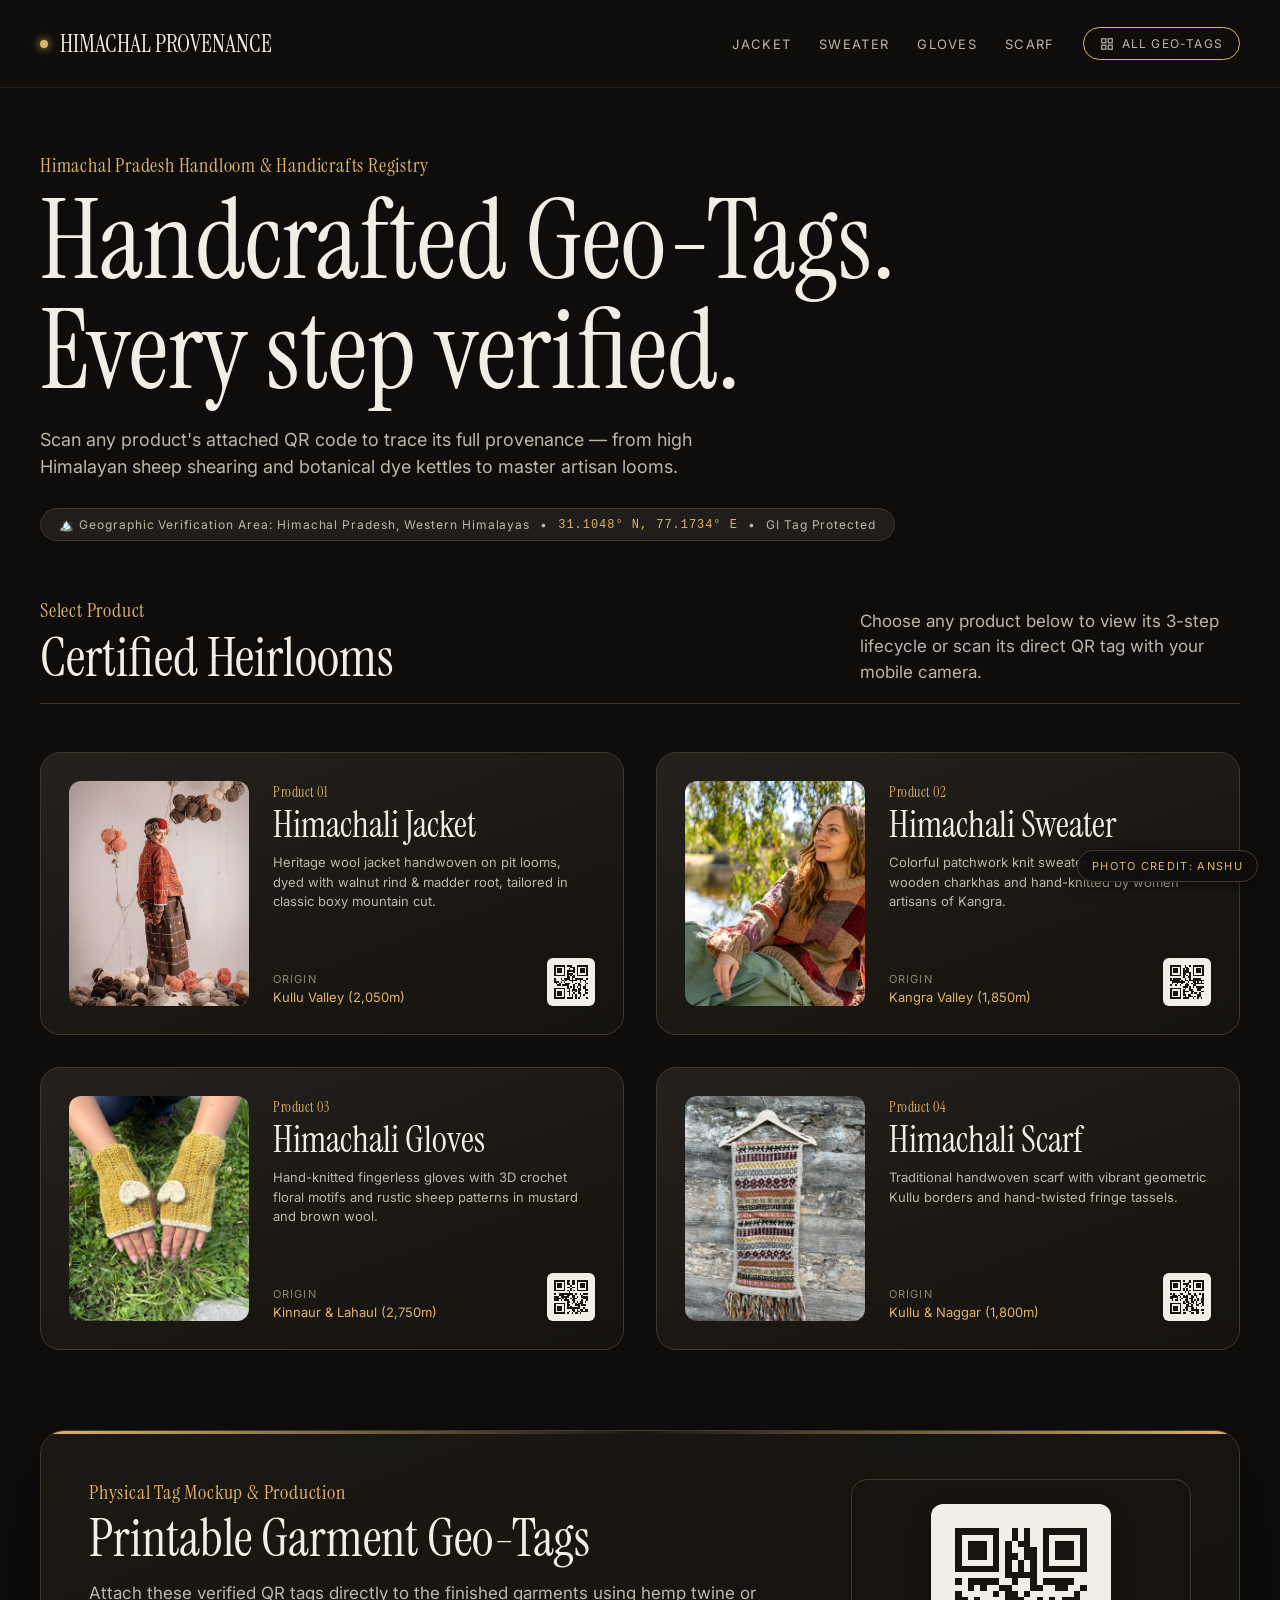
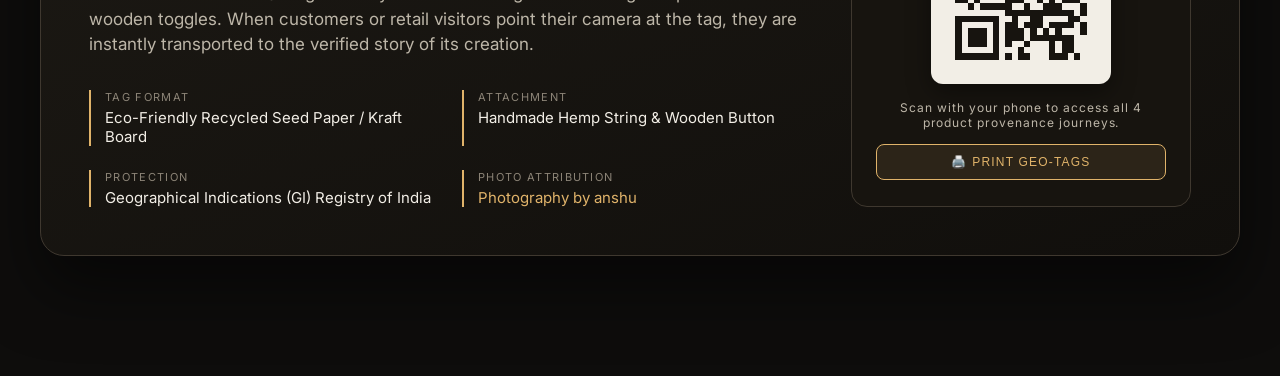
==== index.html @ 4453aea9 "firstdraft" ====
<!DOCTYPE html>
<html lang="en">
<head>
  <meta charset="utf-8">
  <meta name="viewport" content="width=device-width, initial-scale=1.0">
  <title>Himachal Provenance – Handcrafted Geo-Tag Lifecycles</title>
  <link rel="stylesheet" href="styles.css">
</head>
<body>

<div class="pg">

  <!-- Header Navigation -->
  <div class="wrap nav-wrap">
    <a href="index.html" class="brand-link">
      <span class="brand-dot"></span>
      <span class="h" style="font-size:24px;margin:0">HIMACHAL PROVENANCE</span>
    </a>
    <div class="nav-links">
      <a href="jacket.html">Jacket</a>
      <a href="sweater.html">Sweater</a>
      <a href="gloves.html">Gloves</a>
      <a href="scarf.html">Scarf</a>
      <a href="#hub-overview" class="qr-pill-btn">
        <svg width="14" height="14" viewBox="0 0 24 24" fill="none" stroke="currentColor" stroke-width="2"><rect x="3" y="3" width="7" height="7"></rect><rect x="14" y="3" width="7" height="7"></rect><rect x="14" y="14" width="7" height="7"></rect><rect x="3" y="14" width="7" height="7"></rect></svg>
        All Geo-Tags
      </a>
    </div>
  </div>

  <!-- Hero Section -->
  <div class="wrap" style="padding-top:64px;padding-bottom:32px">
    <span class="num">Himachal Pradesh Handloom & Handicrafts Registry</span>
    <h1 class="h" style="font-size:110px">Handcrafted Geo-Tags.<br>Every step verified.</h1>
    <p class="cap" style="max-width:680px;font-size:18px;margin-top:20px;color:#BDB6A8">
      Scan any product's attached QR code to trace its full provenance — from high Himalayan sheep shearing and botanical dye kettles to master artisan looms.
    </p>

    <div class="geo-tag-pill" style="margin-top:28px">
      <span>🏔️ Geographic Verification Area: Himachal Pradesh, Western Himalayas</span>
      <span>•</span>
      <span class="coord">31.1048° N, 77.1734° E</span>
      <span>•</span>
      <span>GI Tag Protected</span>
    </div>
  </div>

  <!-- Product Showcase Hub Grid -->
  <div class="wrap" id="hub-overview">
    <div class="hd2" style="border-bottom:1px solid #3F382F;padding-bottom:18px;margin-top:24px">
      <div>
        <span class="num">Select Product</span>
        <h2 class="h" style="font-size:54px">Certified Heirlooms</h2>
      </div>
      <p class="cap">Choose any product below to view its 3-step lifecycle or scan its direct QR tag with your mobile camera.</p>
    </div>

    <div class="hub-grid">
      <!-- 01 Himachali Jacket -->
      <a href="jacket.html" class="hub-card">
        <div class="hub-thumb">
          <img src="images/jacket-studio.jpg" alt="Himachali Jacket">
        </div>
        <div class="hub-info">
          <div>
            <span class="num" style="font-size:14px">Product 01</span>
            <h3 class="h" style="font-size:36px;margin:6px 0 10px">Himachali Jacket</h3>
            <p style="font-size:13px;color:#BDB6A8;line-height:1.5;margin:0">
              Heritage wool jacket handwoven on pit looms, dyed with walnut rind & madder root, tailored in classic boxy mountain cut.
            </p>
          </div>
          <div style="display:flex;justify-content:space-between;align-items:flex-end;margin-top:20px">
            <div>
              <span style="font-size:11px;color:#8C8477;display:block;letter-spacing:.1em;text-transform:uppercase">Origin</span>
              <span style="font-size:13px;color:#E0B36A">Kullu Valley (2,050m)</span>
            </div>
            <div class="hub-qr-mini" title="Scan to open Jacket lifecycle">
              <img src="images/qr-jacket.svg" alt="Jacket QR">
            </div>
          </div>
        </div>
      </a>

      <!-- 02 Himachali Sweater -->
      <a href="sweater.html" class="hub-card">
        <div class="hub-thumb">
          <img src="images/sweater.jpg" alt="Himachali Sweater">
        </div>
        <div class="hub-info">
          <div>
            <span class="num" style="font-size:14px">Product 02</span>
            <h3 class="h" style="font-size:36px;margin:6px 0 10px">Himachali Sweater</h3>
            <p style="font-size:13px;color:#BDB6A8;line-height:1.5;margin:0">
              Colorful patchwork knit sweater handspun on wooden charkhas and hand-knitted by women artisans of Kangra.
            </p>
          </div>
          <div style="display:flex;justify-content:space-between;align-items:flex-end;margin-top:20px">
            <div>
              <span style="font-size:11px;color:#8C8477;display:block;letter-spacing:.1em;text-transform:uppercase">Origin</span>
              <span style="font-size:13px;color:#E0B36A">Kangra Valley (1,850m)</span>
            </div>
            <div class="hub-qr-mini" title="Scan to open Sweater lifecycle">
              <img src="images/qr-sweater.svg" alt="Sweater QR">
            </div>
          </div>
        </div>
      </a>

      <!-- 03 Himachali Gloves -->
      <a href="gloves.html" class="hub-card">
        <div class="hub-thumb">
          <img src="images/gloves-yellow.jpg" alt="Himachali Gloves">
        </div>
        <div class="hub-info">
          <div>
            <span class="num" style="font-size:14px">Product 03</span>
            <h3 class="h" style="font-size:36px;margin:6px 0 10px">Himachali Gloves</h3>
            <p style="font-size:13px;color:#BDB6A8;line-height:1.5;margin:0">
              Hand-knitted fingerless gloves with 3D crochet floral motifs and rustic sheep patterns in mustard and brown wool.
            </p>
          </div>
          <div style="display:flex;justify-content:space-between;align-items:flex-end;margin-top:20px">
            <div>
              <span style="font-size:11px;color:#8C8477;display:block;letter-spacing:.1em;text-transform:uppercase">Origin</span>
              <span style="font-size:13px;color:#E0B36A">Kinnaur & Lahaul (2,750m)</span>
            </div>
            <div class="hub-qr-mini" title="Scan to open Gloves lifecycle">
              <img src="images/qr-gloves.svg" alt="Gloves QR">
            </div>
          </div>
        </div>
      </a>

      <!-- 04 Himachali Scarf -->
      <a href="scarf.html" class="hub-card">
        <div class="hub-thumb">
          <img src="images/scarf.jpg" alt="Himachali Scarf">
        </div>
        <div class="hub-info">
          <div>
            <span class="num" style="font-size:14px">Product 04</span>
            <h3 class="h" style="font-size:36px;margin:6px 0 10px">Himachali Scarf</h3>
            <p style="font-size:13px;color:#BDB6A8;line-height:1.5;margin:0">
              Traditional handwoven scarf with vibrant geometric Kullu borders and hand-twisted fringe tassels.
            </p>
          </div>
          <div style="display:flex;justify-content:space-between;align-items:flex-end;margin-top:20px">
            <div>
              <span style="font-size:11px;color:#8C8477;display:block;letter-spacing:.1em;text-transform:uppercase">Origin</span>
              <span style="font-size:13px;color:#E0B36A">Kullu & Naggar (1,800m)</span>
            </div>
            <div class="hub-qr-mini" title="Scan to open Scarf lifecycle">
              <img src="images/qr-scarf.svg" alt="Scarf QR">
            </div>
          </div>
        </div>
      </a>
    </div>
  </div>

  <!-- Physical Tag Generator & Print Station -->
  <div class="wrap" style="padding-bottom:120px">
    <div class="geo-card-container">
      <div>
        <span class="num">Physical Tag Mockup & Production</span>
        <h3 class="h" style="font-size:52px;margin-bottom:16px">Printable Garment Geo-Tags</h3>
        <p class="cap" style="max-width:100%">
          Attach these verified QR tags directly to the finished garments using hemp twine or wooden toggles. When customers or retail visitors point their camera at the tag, they are instantly transported to the verified story of its creation.
        </p>

        <div class="geo-specs-grid">
          <div class="spec-item">
            <div class="spec-label">Tag Format</div>
            <div class="spec-val">Eco-Friendly Recycled Seed Paper / Kraft Board</div>
          </div>
          <div class="spec-item">
            <div class="spec-label">Attachment</div>
            <div class="spec-val">Handmade Hemp String & Wooden Button</div>
          </div>
          <div class="spec-item">
            <div class="spec-label">Protection</div>
            <div class="spec-val">Geographical Indications (GI) Registry of India</div>
          </div>
          <div class="spec-item">
            <div class="spec-label">Photo Attribution</div>
            <div class="spec-val" style="color:#E0B36A">Photography by anshu</div>
          </div>
        </div>
      </div>

      <!-- Quick Scan Box -->
      <div class="qr-showcase">
        <div class="qr-box">
          <img src="images/qr-index.svg" alt="Scan Hub QR Code">
        </div>
        <div class="qr-caption">Scan with your phone to access all 4 product provenance journeys.</div>
        <button class="btn-tag-action btn-print-tag">🖨️ Print Geo-Tags</button>
      </div>
    </div>
  </div>

</div>

<!-- Photo Credits Pinned to Bottom Right Corner -->
<div class="photo-credit">Photo Credit: anshu</div>

<script src="script.js"></script>
</body>
</html>
---- styles.css ----
/* ═══════════════════════════════════════════════════════════════
   PRODUCT LIFE-PROCESS – HIMACHAL PROVENANCE
   Design exact match to Product Life-Process Page v1 template
   Theme: #0E0D0C Dark, #E0B36A Gold Accents, Retro Camcorder UI
   ═══════════════════════════════════════════════════════════════ */

@import url('https://fonts.googleapis.com/css2?family=Instrument+Serif:ital@0;1&family=Inter:wght@300;400;500;600&display=swap');

/* ── Reset & Global ────────────────────────────────────────── */
*, *::before, *::after {
  box-sizing: border-box;
  margin: 0;
  padding: 0;
}

html {
  scroll-behavior: smooth;
  background: #0E0D0C;
  color: #F2EEE6;
}

body {
  margin: 0;
  background: #0E0D0C;
  color: #F2EEE6;
  font-family: 'Inter', -apple-system, BlinkMacSystemFont, sans-serif;
  overflow-x: hidden;
  -webkit-font-smoothing: antialiased;
  -moz-osx-font-smoothing: grayscale;
}

/* ── Template Core Layout ──────────────────────────────────── */
.pg {
  background: #0E0D0C;
  color: #F2EEE6;
  font-family: 'Inter', sans-serif;
  overflow: hidden;
  position: relative;
  min-height: 100vh;
}

.wrap {
  max-width: 1320px;
  margin: 0 auto;
  padding: 0 40px;
  box-sizing: border-box;
}

.sec {
  padding-top: 40px;
}

/* ── Typography (Instrument Serif + Inter) ─────────────────── */
.num {
  font-family: 'Instrument Serif', Georgia, serif;
  font-size: 20px;
  color: #E0B36A;
  letter-spacing: .04em;
  display: inline-block;
}

.h {
  font-family: 'Instrument Serif', Georgia, serif;
  font-weight: 400;
  margin: 8px 0 0;
  line-height: 1;
  font-size: 88px;
  color: #F2EEE6;
}

.cap {
  font-size: 17px;
  line-height: 1.5;
  color: #BDB6A8;
  margin: 0;
  max-width: 380px;
}

.hd2 {
  display: flex;
  justify-content: space-between;
  align-items: flex-end;
  gap: 24px;
}

.hint {
  display: flex;
  gap: 10px;
  align-items: center;
  font-size: 12px;
  letter-spacing: .14em;
  text-transform: uppercase;
  color: #E0B36A;
  animation: nudge 1.8s ease-in-out infinite;
  user-select: none;
}

/* ── Horizontal Media Strip ────────────────────────────────── */
.strip {
  display: flex;
  align-items: center;
  overflow-x: auto;
  padding: 56px 8px 48px;
  scroll-snap-type: x proximity;
  gap: 0;
  scrollbar-width: thin;
  scrollbar-color: #4A433A transparent;
}

.strip > * {
  flex: none;
  scroll-snap-align: start;
}

.strip::-webkit-scrollbar {
  height: 6px;
}

.strip::-webkit-scrollbar-thumb {
  background: #4A433A;
  border-radius: 3px;
}

/* ── Retro Camcorder Card (.cam) ───────────────────────────── */
.cam {
  position: relative;
  width: 300px;
  padding: 12px 14px 14px;
  background: linear-gradient(160deg, #2B2722, #17140F);
  border: 1px solid #3F382F;
  border-radius: 20px;
  box-shadow: 0 24px 40px rgba(0, 0, 0, .45);
  animation: fl 6s ease-in-out infinite;
  cursor: pointer;
  transition: border-color .3s ease, transform .3s ease, box-shadow .3s ease;
}

.cam.b {
  animation-direction: alternate-reverse;
  animation-delay: -2s;
}

.cam.v {
  width: 620px;
}

.cam::before {
  content: "";
  position: absolute;
  top: -8px;
  right: 34px;
  width: 46px;
  height: 8px;
  background: #3F382F;
  border-radius: 4px 4px 0 0;
  transition: background .3s ease;
}

.cam:hover {
  animation-play-state: paused;
  border-color: #E0B36A;
  transform: translateY(-4px);
  box-shadow: 0 28px 50px rgba(0, 0, 0, .6), 0 0 20px rgba(224, 179, 106, .15);
}

.cam:hover::before {
  background: #E0B36A;
}

/* Top details: lens and LED */
.top {
  display: flex;
  justify-content: space-between;
  align-items: center;
  height: 26px;
}

.lens {
  width: 16px;
  height: 16px;
  border-radius: 50%;
  border: 2px solid #6B6254;
  box-shadow: inset 0 0 0 3px #0E0D0C;
}

.led {
  width: 26px;
  height: 6px;
  border-radius: 3px;
  background: #E0B36A;
  opacity: .85;
  animation: blink 3s steps(1) infinite;
}

/* Screen Viewfinder (.scr) */
.scr {
  position: relative;
  overflow: hidden;
  border-radius: 8px;
  background: linear-gradient(135deg, #34302A, #14120F 60%, #33291B);
  display: flex;
  align-items: flex-end;
}

.scr.p {
  aspect-ratio: 4/5;
}

.scr.w {
  aspect-ratio: 16/9;
}

/* Viewfinder corner brackets */
.scr::before, .scr::after {
  content: "";
  position: absolute;
  width: 22px;
  height: 22px;
  border: 2px solid rgba(242, 238, 230, .55);
  z-index: 3;
  pointer-events: none;
}

.scr::before {
  top: 14px;
  left: 14px;
  border-right: 0;
  border-bottom: 0;
}

.scr::after {
  bottom: 14px;
  right: 14px;
  border-left: 0;
  border-top: 0;
}

/* Media image inside viewfinder */
.scr-img {
  position: absolute;
  inset: 0;
  width: 100%;
  height: 100%;
  object-fit: cover;
  transition: transform .6s cubic-bezier(0.2, 0.8, 0.2, 1);
  z-index: 1;
}

.cam:hover .scr-img {
  transform: scale(1.05);
}

/* Shading overlay for readable HUD text */
.scr-overlay {
  position: absolute;
  inset: 0;
  background: linear-gradient(180deg, rgba(14, 13, 12, .55) 0%, rgba(14, 13, 12, .15) 45%, rgba(14, 13, 12, .75) 100%);
  z-index: 2;
  pointer-events: none;
}

/* Play button for video cards */
.scr .play {
  position: absolute;
  top: 50%;
  left: 50%;
  margin: -28px 0 0 -28px;
  animation: pulse 2.4s ease-in-out infinite;
  z-index: 4;
  cursor: pointer;
  filter: drop-shadow(0 2px 8px rgba(0, 0, 0, .8));
  transition: transform .2s ease;
}

.cam:hover .play {
  transform: scale(1.1);
}

/* Viewfinder HUD Overlays */
.tg {
  position: relative;
  z-index: 3;
  padding: 16px 20px;
  font-size: 12px;
  letter-spacing: .12em;
  text-transform: uppercase;
  color: #BDB6A8;
  text-shadow: 0 1px 4px rgba(0, 0, 0, .9);
}

.rec {
  position: absolute;
  top: 16px;
  right: 20px;
  display: flex;
  gap: 8px;
  align-items: center;
  font-size: 12px;
  letter-spacing: .14em;
  color: #F2EEE6;
  z-index: 3;
  text-shadow: 0 1px 4px rgba(0, 0, 0, .9);
}

.rec i {
  width: 9px;
  height: 9px;
  border-radius: 50%;
  background: #E5533D;
  animation: blink 1.2s steps(1) infinite;
  box-shadow: 0 0 6px #E5533D;
}

.tc {
  position: absolute;
  top: 16px;
  left: 48px;
  font-size: 12px;
  letter-spacing: .14em;
  color: #BDB6A8;
  z-index: 3;
  font-variant-numeric: tabular-nums;
  text-shadow: 0 1px 4px rgba(0, 0, 0, .9);
}

/* Card Bottom Label */
.lab {
  display: flex;
  gap: 14px;
  align-items: baseline;
  padding: 14px 4px 0;
  font-size: 13px;
  letter-spacing: .1em;
  text-transform: uppercase;
  color: #BDB6A8;
}

.lab b {
  font-family: 'Instrument Serif', Georgia, serif;
  font-size: 22px;
  font-weight: 400;
  color: #E0B36A;
}

/* ── Connecting Squiggly SVGs (.sq) ────────────────────────── */
.sq {
  margin: 0 -6px;
  overflow: visible;
  flex: none;
}

.sq path {
  fill: none;
  stroke: #E0B36A;
  stroke-width: 2.5;
  stroke-linecap: round;
  stroke-linejoin: round;
}

.sq .ln {
  stroke-dasharray: 7 9;
  animation: flow 1.1s linear infinite;
}

.sq .hd {
  animation: tip 1.4s ease-in-out infinite;
}

/* Vertical connector between sections */
.vc {
  display: flex;
  justify-content: center;
  height: 150px;
  align-items: center;
}

.vc .sq {
  transform: rotate(90deg);
}

/* ── Animations ────────────────────────────────────────────── */
@keyframes flow {
  to {
    stroke-dashoffset: -32;
  }
}

@keyframes tip {
  0%, 100% {
    transform: translateX(0);
  }
  50% {
    transform: translateX(5px);
  }
}

@keyframes fl {
  0%, 100% {
    transform: translateY(0) rotate(-1.2deg);
  }
  50% {
    transform: translateY(-9px) rotate(1deg);
  }
}

@keyframes pulse {
  0%, 100% {
    transform: scale(1);
    opacity: .9;
  }
  50% {
    transform: scale(1.12);
    opacity: 1;
  }
}

@keyframes blink {
  50% {
    opacity: .15;
  }
}

@keyframes nudge {
  50% {
    transform: translateX(8px);
  }
}

@media (prefers-reduced-motion: reduce) {
  * {
    animation: none !important;
  }
}

/* ── Navigation Header ─────────────────────────────────────── */
.nav-wrap {
  display: flex;
  justify-content: space-between;
  align-items: center;
  height: 88px;
  border-bottom: 1px solid rgba(63, 56, 47, .4);
}

.brand-link {
  display: flex;
  align-items: center;
  gap: 12px;
  text-decoration: none;
  color: #F2EEE6;
}

.brand-dot {
  width: 8px;
  height: 8px;
  border-radius: 50%;
  background: #E0B36A;
  box-shadow: 0 0 8px #E0B36A;
}

.nav-links {
  display: flex;
  gap: 28px;
  font-size: 13px;
  color: #BDB6A8;
  letter-spacing: .1em;
  text-transform: uppercase;
  align-items: center;
}

.nav-links a {
  color: #BDB6A8;
  text-decoration: none;
  transition: color .2s ease;
}

.nav-links a:hover, .nav-links a.active {
  color: #E0B36A;
}

.qr-pill-btn {
  display: inline-flex;
  align-items: center;
  gap: 8px;
  padding: 8px 16px;
  border: 1px solid #E0B36A;
  border-radius: 999px;
  color: #E0B36A;
  font-size: 12px;
  letter-spacing: .1em;
  text-transform: uppercase;
  background: transparent;
  cursor: pointer;
  transition: all .25s ease;
}

.qr-pill-btn:hover {
  background: #E0B36A;
  color: #0E0D0C;
}

/* ── Hero Geo-Pill Tag ─────────────────────────────────────── */
.geo-tag-pill {
  display: inline-flex;
  align-items: center;
  gap: 10px;
  margin-top: 18px;
  padding: 8px 18px;
  background: rgba(43, 39, 34, .65);
  border: 1px solid #3F382F;
  border-radius: 999px;
  font-size: 12px;
  letter-spacing: .08em;
  color: #BDB6A8;
  backdrop-filter: blur(8px);
}

.geo-tag-pill span.coord {
  color: #E0B36A;
  font-family: monospace;
}

/* ── Product Switcher Bar ──────────────────────────────────── */
.product-switcher {
  display: flex;
  gap: 12px;
  padding-top: 24px;
  padding-bottom: 8px;
  overflow-x: auto;
  scrollbar-width: none;
}

.product-switcher::-webkit-scrollbar {
  display: none;
}

.switcher-tab {
  padding: 10px 20px;
  border-radius: 999px;
  border: 1px solid #3F382F;
  background: rgba(23, 20, 15, .7);
  color: #BDB6A8;
  text-decoration: none;
  font-size: 13px;
  letter-spacing: .08em;
  white-space: nowrap;
  transition: all .2s ease;
}

.switcher-tab:hover {
  border-color: #E0B36A;
  color: #F2EEE6;
}

.switcher-tab.active {
  background: #E0B36A;
  color: #0E0D0C;
  border-color: #E0B36A;
  font-weight: 500;
}

/* ── Physical Geo-Tag & QR Verification Block ─────────────── */
.geo-provenance-section {
  padding: 80px 0 100px;
}

.geo-card-container {
  display: grid;
  grid-template-columns: 1fr 340px;
  gap: 40px;
  background: linear-gradient(160deg, #1C1914 0%, #110F0C 100%);
  border: 1px solid #3F382F;
  border-radius: 24px;
  padding: 48px;
  box-shadow: 0 32px 64px rgba(0, 0, 0, .5);
  position: relative;
  overflow: hidden;
}

.geo-card-container::before {
  content: "";
  position: absolute;
  top: 0;
  left: 0;
  right: 0;
  height: 3px;
  background: linear-gradient(90deg, #E0B36A, transparent, #E0B36A);
}

.geo-specs-grid {
  display: grid;
  grid-template-columns: repeat(2, 1fr);
  gap: 24px;
  margin-top: 32px;
}

.spec-item {
  border-left: 2px solid #E0B36A;
  padding-left: 14px;
}

.spec-label {
  font-size: 11px;
  letter-spacing: .12em;
  text-transform: uppercase;
  color: #8C8477;
  margin-bottom: 4px;
}

.spec-val {
  font-size: 15px;
  color: #F2EEE6;
}

/* QR Code Showcase in Provenance Card */
.qr-showcase {
  background: #17140F;
  border: 1px solid #3F382F;
  border-radius: 16px;
  padding: 24px;
  display: flex;
  flex-direction: column;
  align-items: center;
  text-align: center;
}

.qr-box {
  width: 180px;
  height: 180px;
  background: #F2EEE6;
  border-radius: 12px;
  padding: 12px;
  display: flex;
  align-items: center;
  justify-content: center;
  box-shadow: 0 8px 24px rgba(0, 0, 0, .4);
  margin-bottom: 16px;
}

.qr-box img, .qr-box svg {
  width: 100%;
  height: 100%;
  object-fit: contain;
}

.qr-caption {
  font-size: 12px;
  letter-spacing: .08em;
  color: #BDB6A8;
  margin-bottom: 14px;
}

.btn-tag-action {
  width: 100%;
  padding: 10px 16px;
  border-radius: 8px;
  border: 1px solid #E0B36A;
  background: rgba(224, 179, 106, .1);
  color: #E0B36A;
  font-size: 12px;
  letter-spacing: .1em;
  text-transform: uppercase;
  cursor: pointer;
  transition: all .2s ease;
}

.btn-tag-action:hover {
  background: #E0B36A;
  color: #0E0D0C;
}

/* ── Master Hub Index Styles ───────────────────────────────── */
.hub-grid {
  display: grid;
  grid-template-columns: repeat(2, 1fr);
  gap: 32px;
  padding: 48px 0 80px;
}

.hub-card {
  background: linear-gradient(160deg, #24201B, #14120E);
  border: 1px solid #3F382F;
  border-radius: 20px;
  padding: 28px;
  display: grid;
  grid-template-columns: 180px 1fr;
  gap: 24px;
  text-decoration: none;
  color: #F2EEE6;
  transition: all .3s ease;
  position: relative;
  overflow: hidden;
}

.hub-card:hover {
  border-color: #E0B36A;
  transform: translateY(-6px);
  box-shadow: 0 24px 48px rgba(0, 0, 0, .6), 0 0 24px rgba(224, 179, 106, .12);
}

.hub-thumb {
  position: relative;
  border-radius: 12px;
  overflow: hidden;
  aspect-ratio: 4/5;
  background: #17140F;
}

.hub-thumb img {
  width: 100%;
  height: 100%;
  object-fit: cover;
  transition: transform .5s ease;
}

.hub-card:hover .hub-thumb img {
  transform: scale(1.08);
}

.hub-info {
  display: flex;
  flex-direction: column;
  justify-content: space-between;
}

.hub-qr-mini {
  width: 48px;
  height: 48px;
  background: #F2EEE6;
  border-radius: 6px;
  padding: 4px;
}

.hub-qr-mini img, .hub-qr-mini svg {
  width: 100%;
  height: 100%;
}

/* ── Lightbox / Viewfinder Modal ───────────────────────────── */
.modal-overlay {
  position: fixed;
  inset: 0;
  background: rgba(10, 9, 8, .92);
  backdrop-filter: blur(12px);
  z-index: 99998;
  display: flex;
  align-items: center;
  justify-content: center;
  padding: 24px;
  opacity: 0;
  pointer-events: none;
  transition: opacity .3s ease;
}

.modal-overlay.active {
  opacity: 1;
  pointer-events: auto;
}

.modal-dialog {
  max-width: 900px;
  width: 100%;
  background: linear-gradient(160deg, #2B2722, #17140F);
  border: 1px solid #E0B36A;
  border-radius: 20px;
  box-shadow: 0 32px 80px rgba(0, 0, 0, .8), 0 0 40px rgba(224, 179, 106, .2);
  padding: 24px;
  position: relative;
  display: flex;
  flex-direction: column;
  gap: 18px;
}

.modal-close-btn {
  position: absolute;
  top: 18px;
  right: 18px;
  width: 36px;
  height: 36px;
  border-radius: 50%;
  border: 1px solid #3F382F;
  background: #17140F;
  color: #F2EEE6;
  font-size: 20px;
  display: flex;
  align-items: center;
  justify-content: center;
  cursor: pointer;
  transition: all .2s ease;
  z-index: 10;
}

.modal-close-btn:hover {
  background: #E0B36A;
  color: #0E0D0C;
  border-color: #E0B36A;
}

.modal-media-wrap {
  width: 100%;
  max-height: 520px;
  border-radius: 12px;
  overflow: hidden;
  background: #0E0D0C;
  position: relative;
  display: flex;
  align-items: center;
  justify-content: center;
}

.modal-media-wrap img {
  width: 100%;
  max-height: 520px;
  object-fit: contain;
}

.modal-media-wrap video {
  width: 100%;
  max-height: 520px;
  object-fit: cover;
}

.modal-media-wrap iframe {
  width: 100%;
  aspect-ratio: 16/9;
  border: none;
}

.modal-footer {
  display: flex;
  justify-content: space-between;
  align-items: center;
  border-top: 1px solid #3F382F;
  padding-top: 14px;
  font-size: 13px;
  color: #BDB6A8;
}

/* ── Photo Credits (BOTTOM RIGHT CORNER - User Requirement) ── */
.photo-credit {
  position: fixed;
  bottom: 18px;
  right: 22px;
  z-index: 99990;
  padding: 8px 14px;
  background: rgba(14, 13, 12, .88);
  border: 1px solid #3F382F;
  border-radius: 999px;
  font-size: 11px;
  letter-spacing: .12em;
  text-transform: uppercase;
  color: #E0B36A;
  backdrop-filter: blur(10px);
  box-shadow: 0 4px 16px rgba(0, 0, 0, .5);
  pointer-events: auto;
  user-select: none;
  transition: border-color .2s ease;
}

.photo-credit:hover {
  border-color: #E0B36A;
}

/* ── Responsive Rules ──────────────────────────────────────── */
@media (max-width: 900px) {
  .wrap {
    padding: 0 20px;
  }
  .h {
    font-size: 56px !important;
  }
  .geo-card-container {
    grid-template-columns: 1fr;
    padding: 24px;
  }
  .hub-grid {
    grid-template-columns: 1fr;
  }
  .cam.v {
    width: 320px;
  }
  .cam {
    width: 260px;
  }
  .sq {
    width: 80px;
  }
}
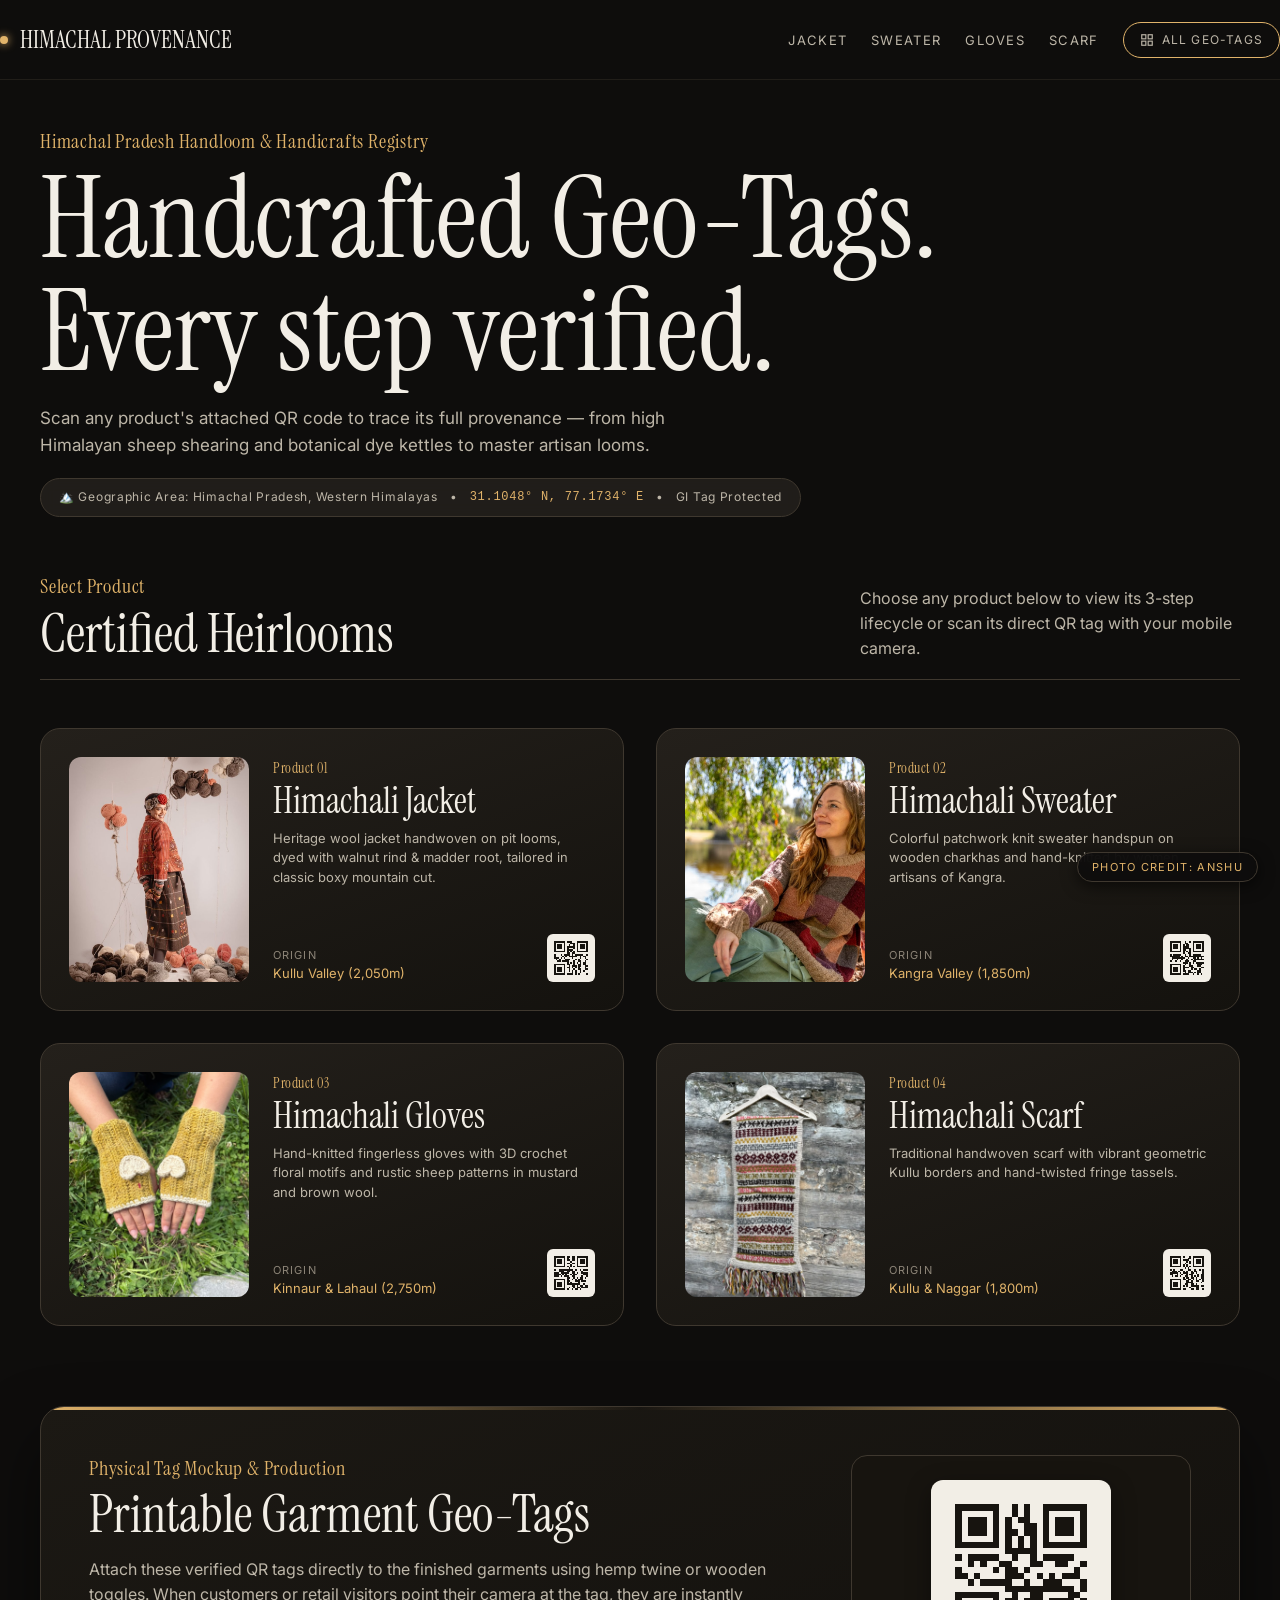
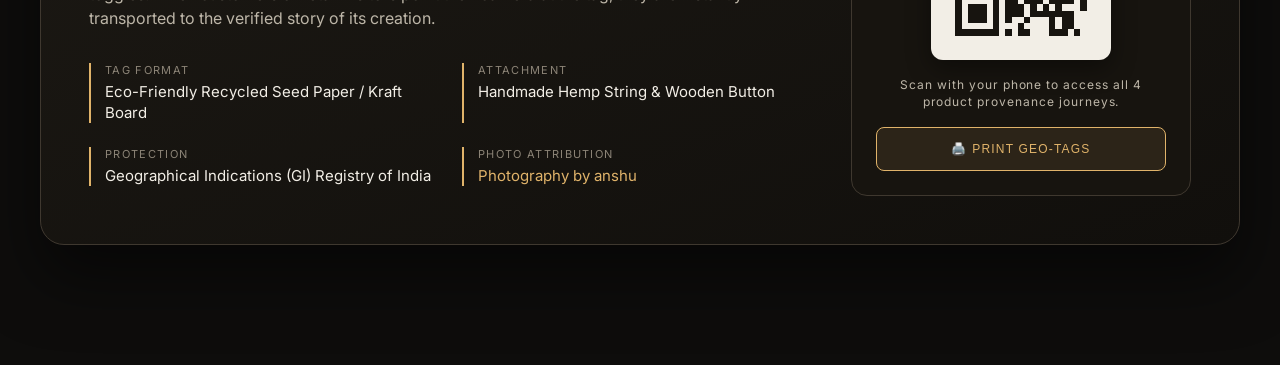
==== commit 16450884: "phone optimisation" ====
--- a/index.html
+++ b/index.html
@@ -29,15 +29,15 @@
   </div>
 
   <!-- Hero Section -->
-  <div class="wrap" style="padding-top:64px;padding-bottom:32px">
+  <div class="wrap" style="padding-top:48px;padding-bottom:32px">
     <span class="num">Himachal Pradesh Handloom & Handicrafts Registry</span>
-    <h1 class="h" style="font-size:110px">Handcrafted Geo-Tags.<br>Every step verified.</h1>
-    <p class="cap" style="max-width:680px;font-size:18px;margin-top:20px;color:#BDB6A8">
+    <h1 class="hero-headline">Handcrafted Geo-Tags.<br>Every step verified.</h1>
+    <p class="cap" style="max-width:680px;font-size:17px;margin-top:18px;color:#BDB6A8">
       Scan any product's attached QR code to trace its full provenance — from high Himalayan sheep shearing and botanical dye kettles to master artisan looms.
     </p>
 
-    <div class="geo-tag-pill" style="margin-top:28px">
-      <span>🏔️ Geographic Verification Area: Himachal Pradesh, Western Himalayas</span>
+    <div class="geo-tag-pill">
+      <span>🏔️ Geographic Area: Himachal Pradesh, Western Himalayas</span>
       <span>•</span>
       <span class="coord">31.1048° N, 77.1734° E</span>
       <span>•</span>
@@ -50,7 +50,7 @@
     <div class="hd2" style="border-bottom:1px solid #3F382F;padding-bottom:18px;margin-top:24px">
       <div>
         <span class="num">Select Product</span>
-        <h2 class="h" style="font-size:54px">Certified Heirlooms</h2>
+        <h2 class="h" style="font-size:clamp(36px, 6vw, 54px)">Certified Heirlooms</h2>
       </div>
       <p class="cap">Choose any product below to view its 3-step lifecycle or scan its direct QR tag with your mobile camera.</p>
     </div>
@@ -163,7 +163,7 @@
     <div class="geo-card-container">
       <div>
         <span class="num">Physical Tag Mockup & Production</span>
-        <h3 class="h" style="font-size:52px;margin-bottom:16px">Printable Garment Geo-Tags</h3>
+        <h3 class="h" style="font-size:clamp(32px, 5vw, 52px);margin-bottom:16px">Printable Garment Geo-Tags</h3>
         <p class="cap" style="max-width:100%">
           Attach these verified QR tags directly to the finished garments using hemp twine or wooden toggles. When customers or retail visitors point their camera at the tag, they are instantly transported to the verified story of its creation.
         </p>
--- a/styles.css
+++ b/styles.css
@@ -2,6 +2,7 @@
    PRODUCT LIFE-PROCESS – HIMACHAL PROVENANCE
    Design exact match to Product Life-Process Page v1 template
    Theme: #0E0D0C Dark, #E0B36A Gold Accents, Retro Camcorder UI
+   Full Mobile & Touch Responsiveness (320px - 4K)
    ═══════════════════════════════════════════════════════════════ */
 
 @import url('https://fonts.googleapis.com/css2?family=Instrument+Serif:ital@0;1&family=Inter:wght@300;400;500;600&display=swap');
@@ -11,12 +12,15 @@
   box-sizing: border-box;
   margin: 0;
   padding: 0;
+  -webkit-tap-highlight-color: transparent;
 }
 
 html {
   scroll-behavior: smooth;
   background: #0E0D0C;
   color: #F2EEE6;
+  width: 100%;
+  overflow-x: hidden;
 }
 
 body {
@@ -24,6 +28,7 @@
   background: #0E0D0C;
   color: #F2EEE6;
   font-family: 'Inter', -apple-system, BlinkMacSystemFont, sans-serif;
+  width: 100%;
   overflow-x: hidden;
   -webkit-font-smoothing: antialiased;
   -moz-osx-font-smoothing: grayscale;
@@ -34,12 +39,14 @@
   background: #0E0D0C;
   color: #F2EEE6;
   font-family: 'Inter', sans-serif;
-  overflow: hidden;
+  overflow-x: hidden;
   position: relative;
   min-height: 100vh;
+  width: 100%;
 }
 
 .wrap {
+  width: 100%;
   max-width: 1320px;
   margin: 0 auto;
   padding: 0 40px;
@@ -64,13 +71,26 @@
   font-weight: 400;
   margin: 8px 0 0;
   line-height: 1;
-  font-size: 88px;
+  font-size: clamp(40px, 7vw, 88px);
   color: #F2EEE6;
+  word-wrap: break-word;
+  overflow-wrap: break-word;
+}
+
+/* Fluid Hero Display Headline */
+.hero-headline {
+  font-family: 'Instrument Serif', Georgia, serif;
+  font-weight: 400;
+  margin: 8px 0 0;
+  line-height: 0.98;
+  font-size: clamp(44px, 9vw, 115px);
+  color: #F2EEE6;
+  word-wrap: break-word;
 }
 
 .cap {
-  font-size: 17px;
-  line-height: 1.5;
+  font-size: 16px;
+  line-height: 1.55;
   color: #BDB6A8;
   margin: 0;
   max-width: 380px;
@@ -93,6 +113,7 @@
   color: #E0B36A;
   animation: nudge 1.8s ease-in-out infinite;
   user-select: none;
+  flex-shrink: 0;
 }
 
 /* ── Horizontal Media Strip ────────────────────────────────── */
@@ -100,11 +121,14 @@
   display: flex;
   align-items: center;
   overflow-x: auto;
+  overflow-y: hidden;
   padding: 56px 8px 48px;
   scroll-snap-type: x proximity;
   gap: 0;
   scrollbar-width: thin;
   scrollbar-color: #4A433A transparent;
+  -webkit-overflow-scrolling: touch;
+  touch-action: pan-x pan-y;
 }
 
 .strip > * {
@@ -114,6 +138,10 @@
 
 .strip::-webkit-scrollbar {
   height: 6px;
+}
+
+.strip::-webkit-scrollbar-track {
+  background: transparent;
 }
 
 .strip::-webkit-scrollbar-thumb {
@@ -133,6 +161,7 @@
   animation: fl 6s ease-in-out infinite;
   cursor: pointer;
   transition: border-color .3s ease, transform .3s ease, box-shadow .3s ease;
+  user-select: none;
 }
 
 .cam.b {
@@ -370,7 +399,7 @@
 .vc {
   display: flex;
   justify-content: center;
-  height: 150px;
+  height: 140px;
   align-items: center;
 }
 
@@ -437,8 +466,11 @@
   display: flex;
   justify-content: space-between;
   align-items: center;
-  height: 88px;
+  min-height: 80px;
+  padding: 12px 0;
   border-bottom: 1px solid rgba(63, 56, 47, .4);
+  gap: 16px;
+  flex-wrap: wrap;
 }
 
 .brand-link {
@@ -455,22 +487,27 @@
   border-radius: 50%;
   background: #E0B36A;
   box-shadow: 0 0 8px #E0B36A;
+  flex-shrink: 0;
 }
 
 .nav-links {
   display: flex;
-  gap: 28px;
+  gap: 24px;
   font-size: 13px;
   color: #BDB6A8;
   letter-spacing: .1em;
   text-transform: uppercase;
   align-items: center;
+  flex-wrap: wrap;
 }
 
 .nav-links a {
   color: #BDB6A8;
   text-decoration: none;
   transition: color .2s ease;
+  min-height: 36px;
+  display: inline-flex;
+  align-items: center;
 }
 
 .nav-links a:hover, .nav-links a.active {
@@ -491,6 +528,7 @@
   background: transparent;
   cursor: pointer;
   transition: all .25s ease;
+  white-space: nowrap;
 }
 
 .qr-pill-btn:hover {
@@ -502,16 +540,19 @@
 .geo-tag-pill {
   display: inline-flex;
   align-items: center;
-  gap: 10px;
-  margin-top: 18px;
-  padding: 8px 18px;
+  gap: 8px 12px;
+  margin-top: 20px;
+  padding: 10px 18px;
   background: rgba(43, 39, 34, .65);
   border: 1px solid #3F382F;
-  border-radius: 999px;
+  border-radius: 20px;
   font-size: 12px;
-  letter-spacing: .08em;
+  letter-spacing: .06em;
   color: #BDB6A8;
   backdrop-filter: blur(8px);
+  max-width: 100%;
+  flex-wrap: wrap;
+  line-height: 1.4;
 }
 
 .geo-tag-pill span.coord {
@@ -522,11 +563,13 @@
 /* ── Product Switcher Bar ──────────────────────────────────── */
 .product-switcher {
   display: flex;
-  gap: 12px;
+  gap: 10px;
   padding-top: 24px;
   padding-bottom: 8px;
   overflow-x: auto;
   scrollbar-width: none;
+  -webkit-overflow-scrolling: touch;
+  touch-action: pan-x;
 }
 
 .product-switcher::-webkit-scrollbar {
@@ -544,6 +587,7 @@
   letter-spacing: .08em;
   white-space: nowrap;
   transition: all .2s ease;
+  flex-shrink: 0;
 }
 
 .switcher-tab:hover {
@@ -609,6 +653,8 @@
 .spec-val {
   font-size: 15px;
   color: #F2EEE6;
+  line-height: 1.4;
+  word-break: break-word;
 }
 
 /* QR Code Showcase in Provenance Card */
@@ -646,11 +692,13 @@
   font-size: 12px;
   letter-spacing: .08em;
   color: #BDB6A8;
-  margin-bottom: 14px;
+  margin-bottom: 16px;
+  line-height: 1.45;
 }
 
 .btn-tag-action {
   width: 100%;
+  min-height: 44px;
   padding: 10px 16px;
   border-radius: 8px;
   border: 1px solid #E0B36A;
@@ -661,6 +709,9 @@
   text-transform: uppercase;
   cursor: pointer;
   transition: all .2s ease;
+  display: inline-flex;
+  align-items: center;
+  justify-content: center;
 }
 
 .btn-tag-action:hover {
@@ -728,6 +779,7 @@
   background: #F2EEE6;
   border-radius: 6px;
   padding: 4px;
+  flex-shrink: 0;
 }
 
 .hub-qr-mini img, .hub-qr-mini svg {
@@ -745,7 +797,7 @@
   display: flex;
   align-items: center;
   justify-content: center;
-  padding: 24px;
+  padding: 20px;
   opacity: 0;
   pointer-events: none;
   transition: opacity .3s ease;
@@ -768,19 +820,21 @@
   display: flex;
   flex-direction: column;
   gap: 18px;
+  max-height: 90vh;
+  overflow-y: auto;
 }
 
 .modal-close-btn {
   position: absolute;
-  top: 18px;
-  right: 18px;
-  width: 36px;
-  height: 36px;
+  top: 16px;
+  right: 16px;
+  width: 40px;
+  height: 40px;
   border-radius: 50%;
   border: 1px solid #3F382F;
   background: #17140F;
   color: #F2EEE6;
-  font-size: 20px;
+  font-size: 22px;
   display: flex;
   align-items: center;
   justify-content: center;
@@ -841,8 +895,8 @@
   bottom: 18px;
   right: 22px;
   z-index: 99990;
-  padding: 8px 14px;
-  background: rgba(14, 13, 12, .88);
+  padding: 7px 14px;
+  background: rgba(14, 13, 12, .92);
   border: 1px solid #3F382F;
   border-radius: 999px;
   font-size: 11px;
@@ -850,7 +904,7 @@
   text-transform: uppercase;
   color: #E0B36A;
   backdrop-filter: blur(10px);
-  box-shadow: 0 4px 16px rgba(0, 0, 0, .5);
+  box-shadow: 0 4px 16px rgba(0, 0, 0, .6);
   pointer-events: auto;
   user-select: none;
   transition: border-color .2s ease;
@@ -860,28 +914,260 @@
   border-color: #E0B36A;
 }
 
-/* ── Responsive Rules ──────────────────────────────────────── */
-@media (max-width: 900px) {
+/* ═══════════════════════════════════════════════════════════════
+   TABLET & MOBILE OPTIMIZATIONS
+   ═══════════════════════════════════════════════════════════════ */
+
+/* ── Medium Screens (Tablets, <= 1024px) ────────────────────── */
+@media (max-width: 1024px) {
   .wrap {
-    padding: 0 20px;
-  }
-  .h {
-    font-size: 56px !important;
-  }
+    padding: 0 28px;
+  }
+  .cam.v {
+    width: 520px;
+  }
+  .geo-card-container {
+    grid-template-columns: 1fr 280px;
+    gap: 32px;
+    padding: 36px;
+  }
+  .hub-grid {
+    gap: 24px;
+  }
+}
+
+/* ── Mobile Landscape & Small Tablets (<= 768px) ────────────── */
+@media (max-width: 768px) {
+  .wrap {
+    padding: 0 18px;
+  }
+
+  .nav-wrap {
+    min-height: 64px;
+    padding: 14px 0;
+    gap: 12px;
+  }
+
+  .brand-link .h {
+    font-size: 19px !important;
+  }
+
+  .nav-links {
+    gap: 14px;
+    font-size: 11px;
+    width: 100%;
+    justify-content: space-between;
+    overflow-x: auto;
+    padding-bottom: 4px;
+    scrollbar-width: none;
+  }
+
+  .nav-links::-webkit-scrollbar {
+    display: none;
+  }
+
+  .hd2 {
+    flex-direction: column;
+    align-items: flex-start;
+    gap: 12px;
+  }
+
+  .hd2 .cap {
+    max-width: 100%;
+  }
+
+  .hint {
+    align-self: flex-start;
+  }
+
+  /* Media Strip on Mobile */
+  .strip {
+    padding: 32px 0 36px;
+    scroll-padding: 0 18px;
+  }
+
+  /* Video and Photo Card widths on mobile: perfect peek preview */
+  .cam.v {
+    width: min(84vw, 360px);
+  }
+
+  .cam {
+    width: min(72vw, 260px);
+    border-radius: 16px;
+    padding: 10px 12px 12px;
+  }
+
+  .cam::before {
+    right: 24px;
+    width: 36px;
+    height: 6px;
+    top: -6px;
+  }
+
+  .top {
+    height: 22px;
+  }
+
+  .lens {
+    width: 14px;
+    height: 14px;
+  }
+
+  .led {
+    width: 22px;
+    height: 5px;
+  }
+
+  /* Squiggly arrows scaling on mobile */
+  .sq {
+    width: 60px;
+    height: 48px;
+    margin: 0 -4px;
+  }
+
+  .sq path {
+    stroke-width: 2;
+  }
+
+  .vc {
+    height: 90px;
+  }
+
+  .vc .sq {
+    width: 50px;
+    height: 40px;
+  }
+
+  /* Hub Cards Stacking on Mobile */
+  .hub-grid {
+    grid-template-columns: 1fr;
+    gap: 20px;
+    padding: 32px 0 60px;
+  }
+
+  .hub-card {
+    grid-template-columns: 1fr;
+    gap: 18px;
+    padding: 20px;
+    border-radius: 18px;
+  }
+
+  .hub-thumb {
+    aspect-ratio: 16/10;
+    width: 100%;
+    border-radius: 10px;
+  }
+
+  /* Provenance Geo-Tag Card on Mobile */
   .geo-card-container {
     grid-template-columns: 1fr;
-    padding: 24px;
-  }
-  .hub-grid {
+    gap: 28px;
+    padding: 24px 18px;
+    border-radius: 20px;
+  }
+
+  .geo-specs-grid {
     grid-template-columns: 1fr;
-  }
+    gap: 16px;
+    margin-top: 24px;
+  }
+
+  .qr-showcase {
+    padding: 20px 16px;
+  }
+
+  .qr-box {
+    width: 160px;
+    height: 160px;
+  }
+
+  /* Lightbox on mobile */
+  .modal-overlay {
+    padding: 14px;
+  }
+
+  .modal-dialog {
+    padding: 16px;
+    border-radius: 16px;
+    gap: 14px;
+  }
+
+  .modal-media-wrap {
+    max-height: 300px;
+  }
+
+  .modal-footer {
+    flex-direction: column;
+    align-items: flex-start;
+    gap: 6px;
+  }
+}
+
+/* ── Extra Small Phones (<= 480px) ──────────────────────────── */
+@media (max-width: 480px) {
+  .wrap {
+    padding: 0 14px;
+  }
+
+  .hero-headline {
+    font-size: clamp(36px, 11vw, 54px);
+    line-height: 1.02;
+  }
+
+  .geo-tag-pill {
+    font-size: 11px;
+    padding: 8px 14px;
+    border-radius: 14px;
+    gap: 6px 8px;
+  }
+
+  .product-switcher {
+    gap: 8px;
+    padding-top: 16px;
+  }
+
+  .switcher-tab {
+    padding: 8px 14px;
+    font-size: 12px;
+  }
+
   .cam.v {
-    width: 320px;
-  }
+    width: calc(100vw - 32px);
+  }
+
   .cam {
-    width: 260px;
-  }
+    width: calc(80vw - 20px);
+  }
+
   .sq {
-    width: 80px;
-  }
-}
+    width: 44px;
+    height: 36px;
+    margin: 0 -6px;
+  }
+
+  .tg, .rec, .tc {
+    font-size: 11px;
+  }
+
+  .rec {
+    top: 12px;
+    right: 14px;
+  }
+
+  .tc {
+    top: 12px;
+    left: 36px;
+  }
+
+  .tg {
+    padding: 12px 14px;
+  }
+
+  .photo-credit {
+    bottom: 12px;
+    right: 12px;
+    padding: 5px 11px;
+    font-size: 10px;
+    letter-spacing: .08em;
+  }
+}
